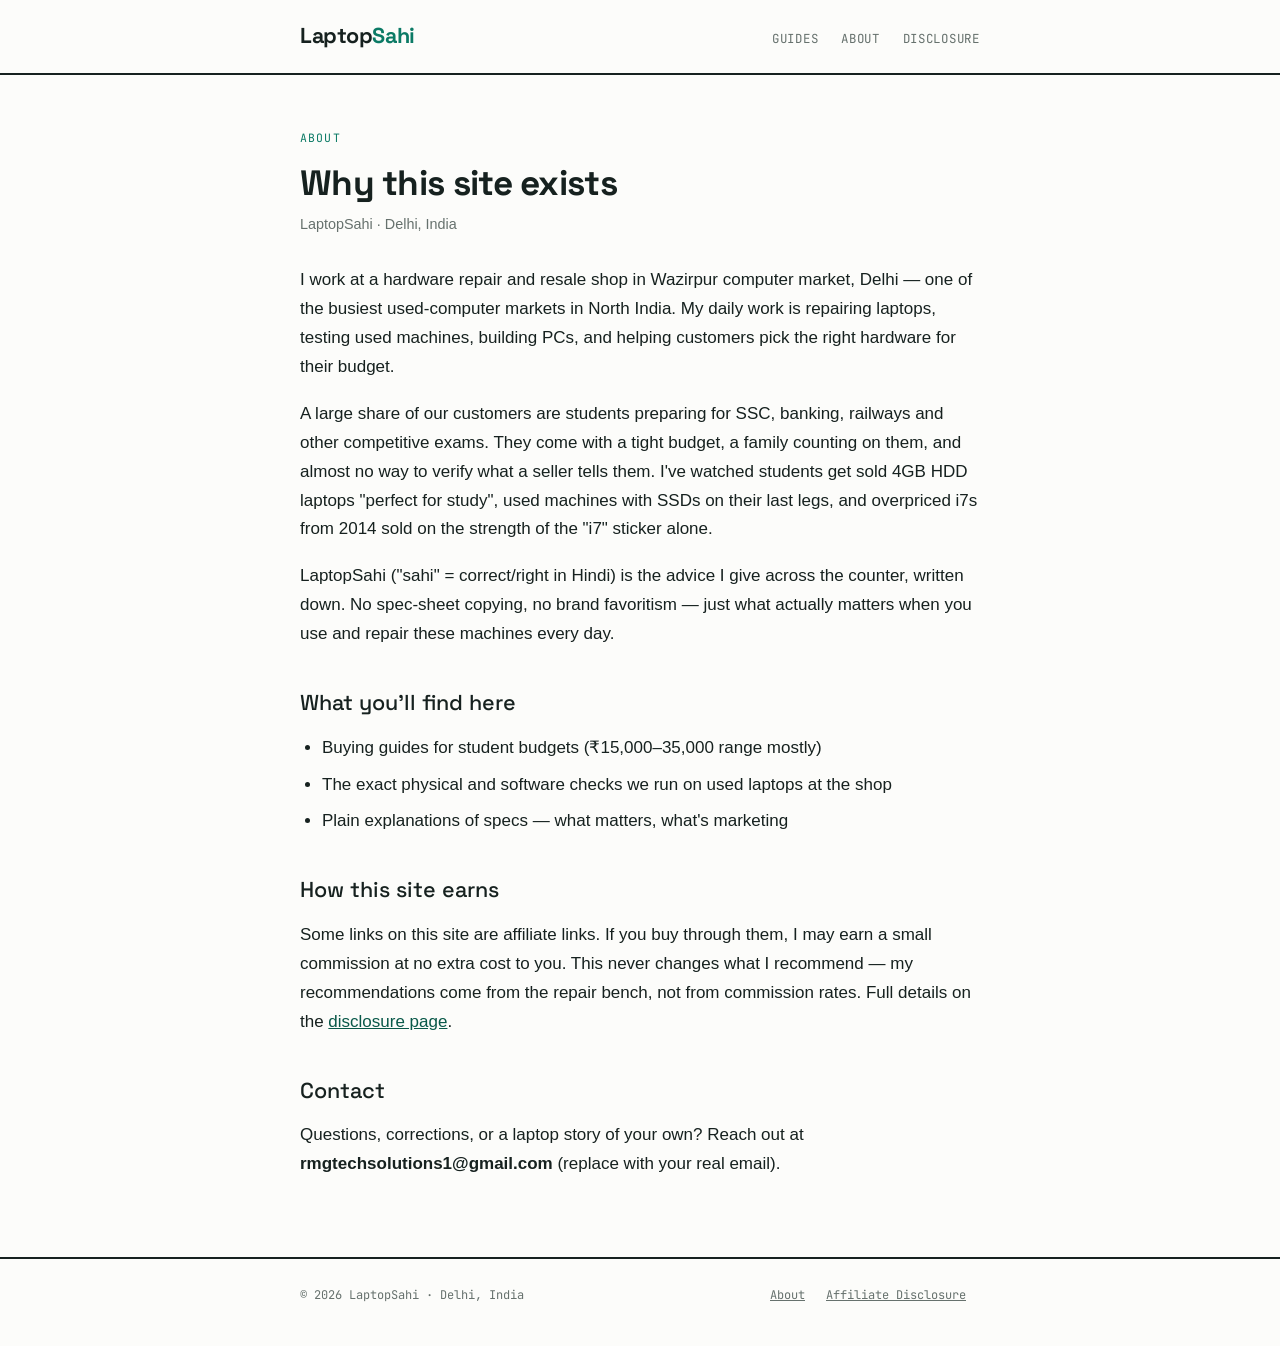
==== about.html @ 8356dd41 "Update about.html" ====
<!DOCTYPE html>
<html lang="en">
<head>
<meta charset="UTF-8">
<meta name="viewport" content="width=device-width, initial-scale=1.0">
<title>About — LaptopSahi</title>
<meta name="description" content="LaptopSahi is written by a hardware technician working in Delhi's Wazirpur computer market — honest laptop buying guidance for students.">
<link rel="stylesheet" href="style.css">
</head>
<body>

<header>
  <div class="wrap">
    <a class="logo" href="index.html">Laptop<span>Sahi</span></a>
    <nav>
      <a href="index.html">Guides</a>
      <a href="about.html">About</a>
      <a href="disclosure.html">Disclosure</a>
    </nav>
  </div>
</header>

<article>
  <div class="wrap">
    <span class="kicker">ABOUT</span>
    <h1>Why this site exists</h1>
    <p class="byline">LaptopSahi · Delhi, India</p>

    <p>I work at a hardware repair and resale shop in Wazirpur computer market, Delhi — one of the busiest used-computer markets in North India. My daily work is repairing laptops, testing used machines, building PCs, and helping customers pick the right hardware for their budget.</p>

    <p>A large share of our customers are students preparing for SSC, banking, railways and other competitive exams. They come with a tight budget, a family counting on them, and almost no way to verify what a seller tells them. I've watched students get sold 4GB HDD laptops "perfect for study", used machines with SSDs on their last legs, and overpriced i7s from 2014 sold on the strength of the "i7" sticker alone.</p>

    <p>LaptopSahi ("sahi" = correct/right in Hindi) is the advice I give across the counter, written down. No spec-sheet copying, no brand favoritism — just what actually matters when you use and repair these machines every day.</p>

    <h2>What you'll find here</h2>
    <ul>
      <li>Buying guides for student budgets (₹15,000–35,000 range mostly)</li>
      <li>The exact physical and software checks we run on used laptops at the shop</li>
      <li>Plain explanations of specs — what matters, what's marketing</li>
    </ul>

    <h2>How this site earns</h2>
    <p>Some links on this site are affiliate links. If you buy through them, I may earn a small commission at no extra cost to you. This never changes what I recommend — my recommendations come from the repair bench, not from commission rates. Full details on the <a href="disclosure.html">disclosure page</a>.</p>

    <h2>Contact</h2>
    <p>Questions, corrections, or a laptop story of your own? Reach out at <strong>rmgtechsolutions1@gmail.com</strong> (replace with your real email).</p>
  </div>
</article>

<footer>
  <div class="wrap">
    <p>© 2026 LaptopSahi · Delhi, India</p>
    <p>
      <a href="about.html">About</a>
      <a href="disclosure.html">Affiliate Disclosure</a>
    </p>
  </div>
</footer>

</body>
</html>
---- style.css ----
/* LaptopSahi — workshop spec-sheet theme */
@import url('https://fonts.googleapis.com/css2?family=Space+Grotesk:wght@500;700&family=JetBrains+Mono:wght@400;600&display=swap');

:root {
  --paper: #FCFCFA;
  --ink: #16211F;
  --bench: #0B7A65;
  --bench-dark: #085848;
  --mint: #E8F3F0;
  --meta: #66716D;
  --rule: #D8E0DD;
}

* { margin: 0; padding: 0; box-sizing: border-box; }

body {
  background: var(--paper);
  color: var(--ink);
  font-family: -apple-system, BlinkMacSystemFont, "Segoe UI", Roboto, "Helvetica Neue", Arial, sans-serif;
  font-size: 17px;
  line-height: 1.7;
}

.wrap { max-width: 720px; margin: 0 auto; padding: 0 20px; }

/* Header */
header {
  border-bottom: 2px solid var(--ink);
  padding: 18px 0;
}
header .wrap { display: flex; align-items: baseline; justify-content: space-between; flex-wrap: wrap; gap: 8px; }
.logo {
  font-family: 'Space Grotesk', sans-serif;
  font-weight: 700;
  font-size: 1.35rem;
  text-decoration: none;
  color: var(--ink);
  letter-spacing: -0.02em;
}
.logo span { color: var(--bench); }
nav a {
  font-family: 'JetBrains Mono', monospace;
  font-size: 0.78rem;
  text-transform: uppercase;
  letter-spacing: 0.06em;
  color: var(--meta);
  text-decoration: none;
  margin-left: 18px;
}
nav a:hover { color: var(--bench); }

/* Hero */
.hero { padding: 56px 0 40px; border-bottom: 1px solid var(--rule); }
.hero .kicker {
  font-family: 'JetBrains Mono', monospace;
  font-size: 0.75rem;
  text-transform: uppercase;
  letter-spacing: 0.1em;
  color: var(--bench);
  margin-bottom: 14px;
}
.hero h1 {
  font-family: 'Space Grotesk', sans-serif;
  font-weight: 700;
  font-size: clamp(1.8rem, 5vw, 2.6rem);
  line-height: 1.15;
  letter-spacing: -0.02em;
  margin-bottom: 16px;
}
.hero p { color: var(--meta); max-width: 560px; }

/* Article list */
.article-list { padding: 36px 0 60px; }
.article-card {
  display: block;
  text-decoration: none;
  color: var(--ink);
  padding: 22px 0;
  border-bottom: 1px solid var(--rule);
}
.article-card .num {
  font-family: 'JetBrains Mono', monospace;
  font-size: 0.72rem;
  color: var(--bench);
  letter-spacing: 0.08em;
}
.article-card h2 {
  font-family: 'Space Grotesk', sans-serif;
  font-weight: 500;
  font-size: 1.25rem;
  margin: 6px 0 6px;
  line-height: 1.3;
}
.article-card:hover h2 { color: var(--bench-dark); text-decoration: underline; text-underline-offset: 4px; }
.article-card p { color: var(--meta); font-size: 0.95rem; }

/* Article page */
article { padding: 48px 0 40px; }
article .kicker {
  font-family: 'JetBrains Mono', monospace;
  font-size: 0.72rem;
  text-transform: uppercase;
  letter-spacing: 0.1em;
  color: var(--bench);
}
article h1 {
  font-family: 'Space Grotesk', sans-serif;
  font-weight: 700;
  font-size: clamp(1.6rem, 4.5vw, 2.2rem);
  line-height: 1.2;
  letter-spacing: -0.02em;
  margin: 10px 0 8px;
}
article .byline { color: var(--meta); font-size: 0.9rem; margin-bottom: 30px; }
article h2 {
  font-family: 'Space Grotesk', sans-serif;
  font-weight: 500;
  font-size: 1.35rem;
  margin: 36px 0 12px;
}
article p { margin-bottom: 18px; }
article ul, article ol { margin: 0 0 18px 22px; }
article li { margin-bottom: 8px; }
article a { color: var(--bench-dark); }

/* Signature element: spec strip — bench diagnostic printout */
.spec-strip {
  background: var(--mint);
  border-left: 4px solid var(--bench);
  font-family: 'JetBrains Mono', monospace;
  font-size: 0.85rem;
  line-height: 1.8;
  padding: 16px 20px;
  margin: 24px 0;
  white-space: pre-line;
}
.spec-strip .label {
  display: block;
  font-weight: 600;
  text-transform: uppercase;
  letter-spacing: 0.08em;
  font-size: 0.72rem;
  color: var(--bench-dark);
  margin-bottom: 6px;
}

/* Disclosure note */
.disclosure-note {
  font-size: 0.82rem;
  color: var(--meta);
  border: 1px dashed var(--rule);
  padding: 10px 14px;
  margin: 24px 0;
}

/* Footer */
footer {
  border-top: 2px solid var(--ink);
  padding: 26px 0 40px;
  margin-top: 20px;
}
footer .wrap { display: flex; justify-content: space-between; flex-wrap: wrap; gap: 10px; }
footer p, footer a {
  font-family: 'JetBrains Mono', monospace;
  font-size: 0.75rem;
  color: var(--meta);
}
footer a { margin-right: 14px; }

a:focus-visible, .article-card:focus-visible {
  outline: 3px solid var(--bench);
  outline-offset: 3px;
}

@media (prefers-reduced-motion: reduce) {
  * { transition: none !important; }
}
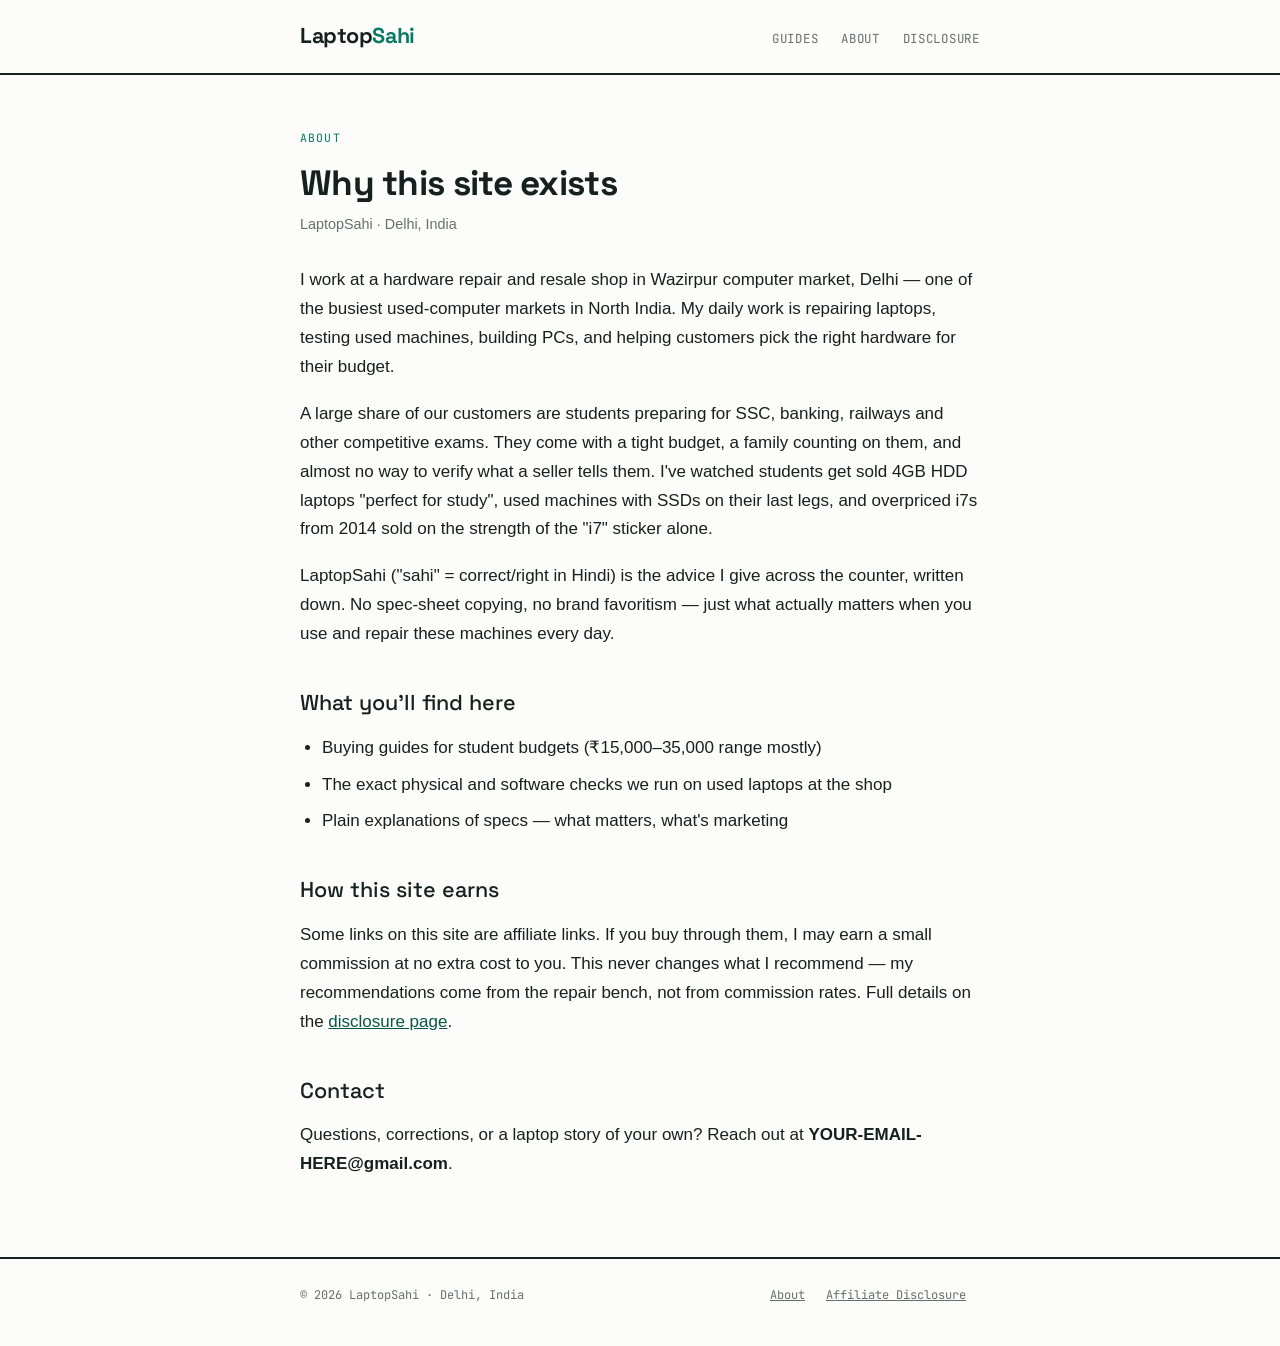
==== commit 3afb05bd: "Add files via upload" ====
--- a/about.html
+++ b/about.html
@@ -43,7 +43,7 @@
     <p>Some links on this site are affiliate links. If you buy through them, I may earn a small commission at no extra cost to you. This never changes what I recommend — my recommendations come from the repair bench, not from commission rates. Full details on the <a href="disclosure.html">disclosure page</a>.</p>
 
     <h2>Contact</h2>
-    <p>Questions, corrections, or a laptop story of your own? Reach out at <strong>rmgtechsolutions1@gmail.com</strong> (replace with your real email).</p>
+    <p>Questions, corrections, or a laptop story of your own? Reach out at <strong>YOUR-EMAIL-HERE@gmail.com</strong>.</p>
   </div>
 </article>
 
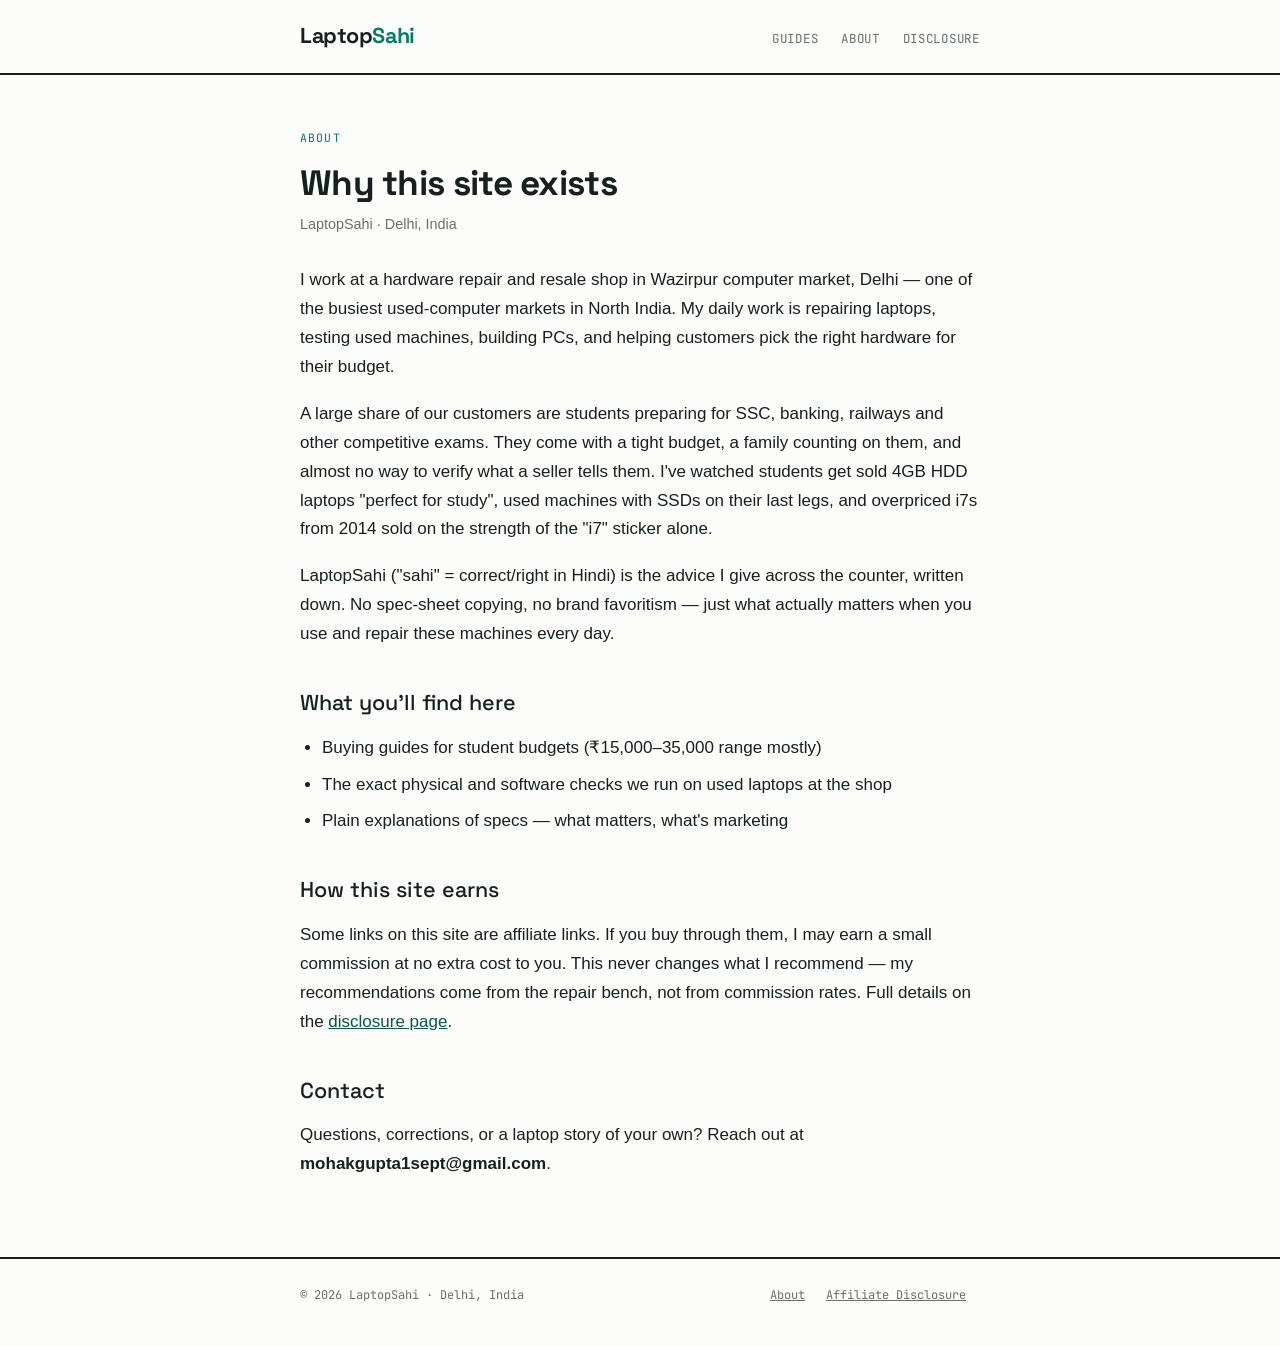
==== commit 7f9c68f3: "Update about.html" ====
--- a/about.html
+++ b/about.html
@@ -43,7 +43,7 @@
     <p>Some links on this site are affiliate links. If you buy through them, I may earn a small commission at no extra cost to you. This never changes what I recommend — my recommendations come from the repair bench, not from commission rates. Full details on the <a href="disclosure.html">disclosure page</a>.</p>
 
     <h2>Contact</h2>
-    <p>Questions, corrections, or a laptop story of your own? Reach out at <strong>YOUR-EMAIL-HERE@gmail.com</strong>.</p>
+    <p>Questions, corrections, or a laptop story of your own? Reach out at <strong>mohakgupta1sept@gmail.com</strong>.</p>
   </div>
 </article>
 
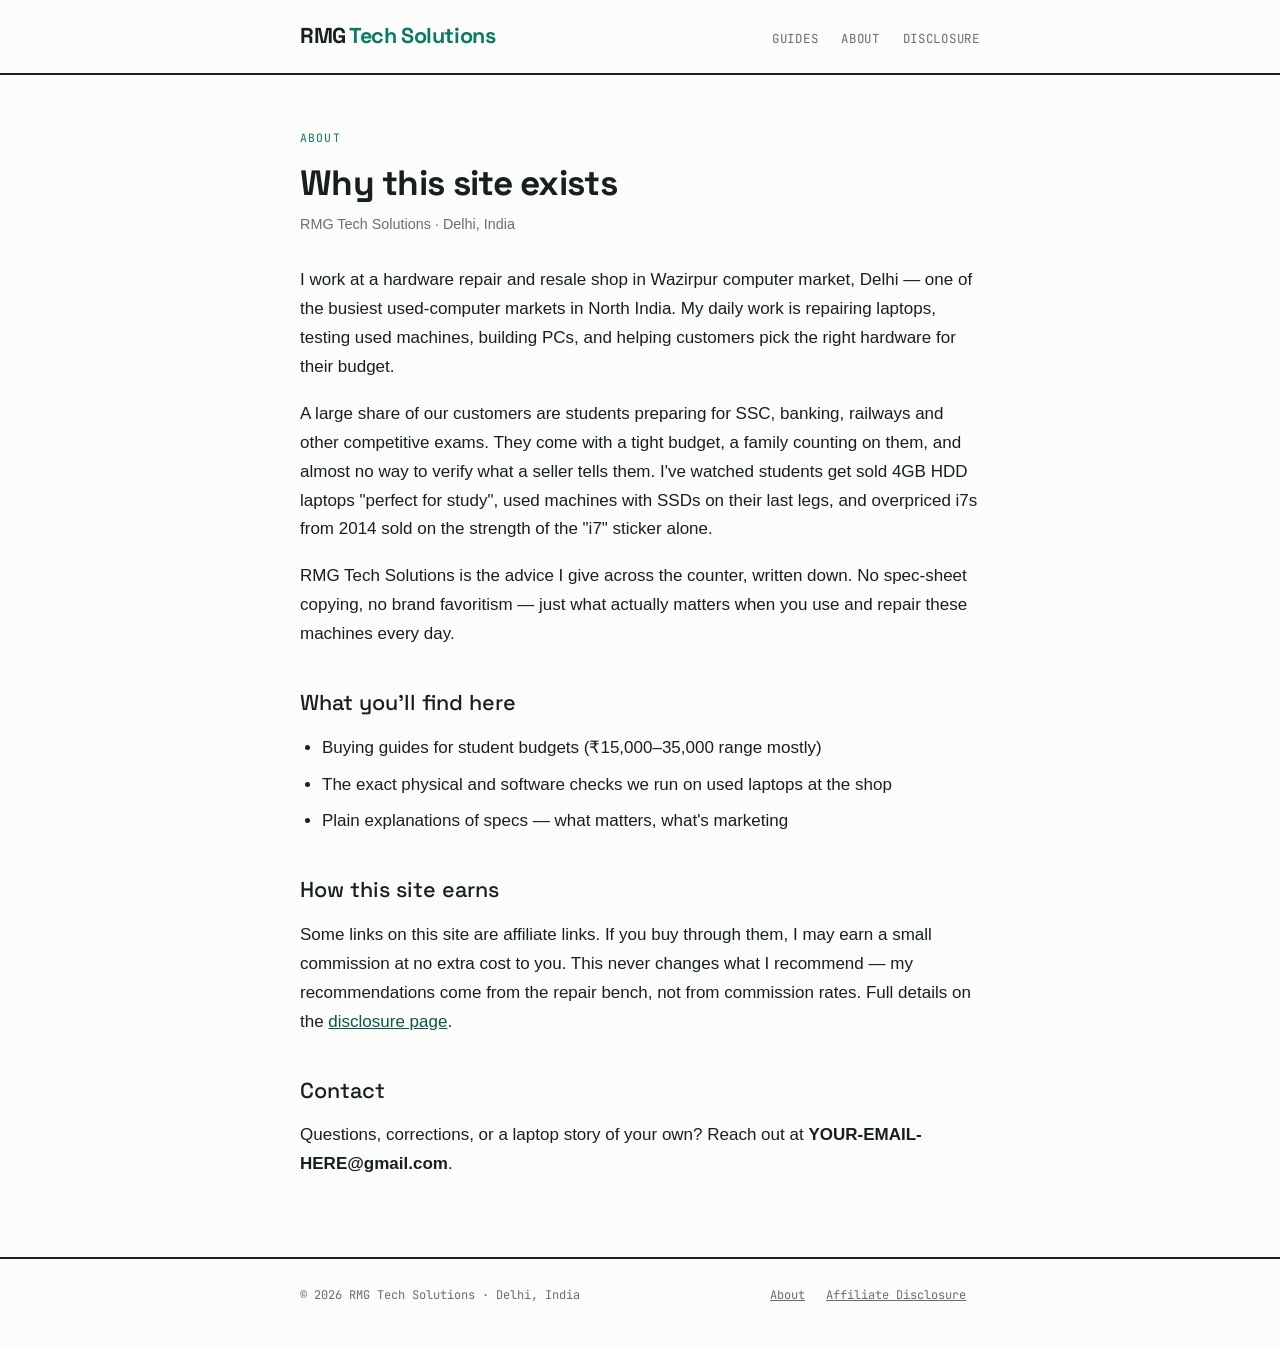
==== commit 60bef5c2: "Add files via upload" ====
--- a/about.html
+++ b/about.html
@@ -3,15 +3,15 @@
 <head>
 <meta charset="UTF-8">
 <meta name="viewport" content="width=device-width, initial-scale=1.0">
-<title>About — LaptopSahi</title>
-<meta name="description" content="LaptopSahi is written by a hardware technician working in Delhi's Wazirpur computer market — honest laptop buying guidance for students.">
+<title>About — RMG Tech Solutions</title>
+<meta name="description" content="RMG Tech Solutions is written by a hardware technician working in Delhi's Wazirpur computer market — honest laptop buying guidance for students.">
 <link rel="stylesheet" href="style.css">
 </head>
 <body>
 
 <header>
   <div class="wrap">
-    <a class="logo" href="index.html">Laptop<span>Sahi</span></a>
+    <a class="logo" href="index.html">RMG<span> Tech Solutions</span></a>
     <nav>
       <a href="index.html">Guides</a>
       <a href="about.html">About</a>
@@ -24,13 +24,13 @@
   <div class="wrap">
     <span class="kicker">ABOUT</span>
     <h1>Why this site exists</h1>
-    <p class="byline">LaptopSahi · Delhi, India</p>
+    <p class="byline">RMG Tech Solutions · Delhi, India</p>
 
     <p>I work at a hardware repair and resale shop in Wazirpur computer market, Delhi — one of the busiest used-computer markets in North India. My daily work is repairing laptops, testing used machines, building PCs, and helping customers pick the right hardware for their budget.</p>
 
     <p>A large share of our customers are students preparing for SSC, banking, railways and other competitive exams. They come with a tight budget, a family counting on them, and almost no way to verify what a seller tells them. I've watched students get sold 4GB HDD laptops "perfect for study", used machines with SSDs on their last legs, and overpriced i7s from 2014 sold on the strength of the "i7" sticker alone.</p>
 
-    <p>LaptopSahi ("sahi" = correct/right in Hindi) is the advice I give across the counter, written down. No spec-sheet copying, no brand favoritism — just what actually matters when you use and repair these machines every day.</p>
+    <p>RMG Tech Solutions is the advice I give across the counter, written down. No spec-sheet copying, no brand favoritism — just what actually matters when you use and repair these machines every day.</p>
 
     <h2>What you'll find here</h2>
     <ul>
@@ -43,13 +43,13 @@
     <p>Some links on this site are affiliate links. If you buy through them, I may earn a small commission at no extra cost to you. This never changes what I recommend — my recommendations come from the repair bench, not from commission rates. Full details on the <a href="disclosure.html">disclosure page</a>.</p>
 
     <h2>Contact</h2>
-    <p>Questions, corrections, or a laptop story of your own? Reach out at <strong>mohakgupta1sept@gmail.com</strong>.</p>
+    <p>Questions, corrections, or a laptop story of your own? Reach out at <strong>YOUR-EMAIL-HERE@gmail.com</strong>.</p>
   </div>
 </article>
 
 <footer>
   <div class="wrap">
-    <p>© 2026 LaptopSahi · Delhi, India</p>
+    <p>© 2026 RMG Tech Solutions · Delhi, India</p>
     <p>
       <a href="about.html">About</a>
       <a href="disclosure.html">Affiliate Disclosure</a>
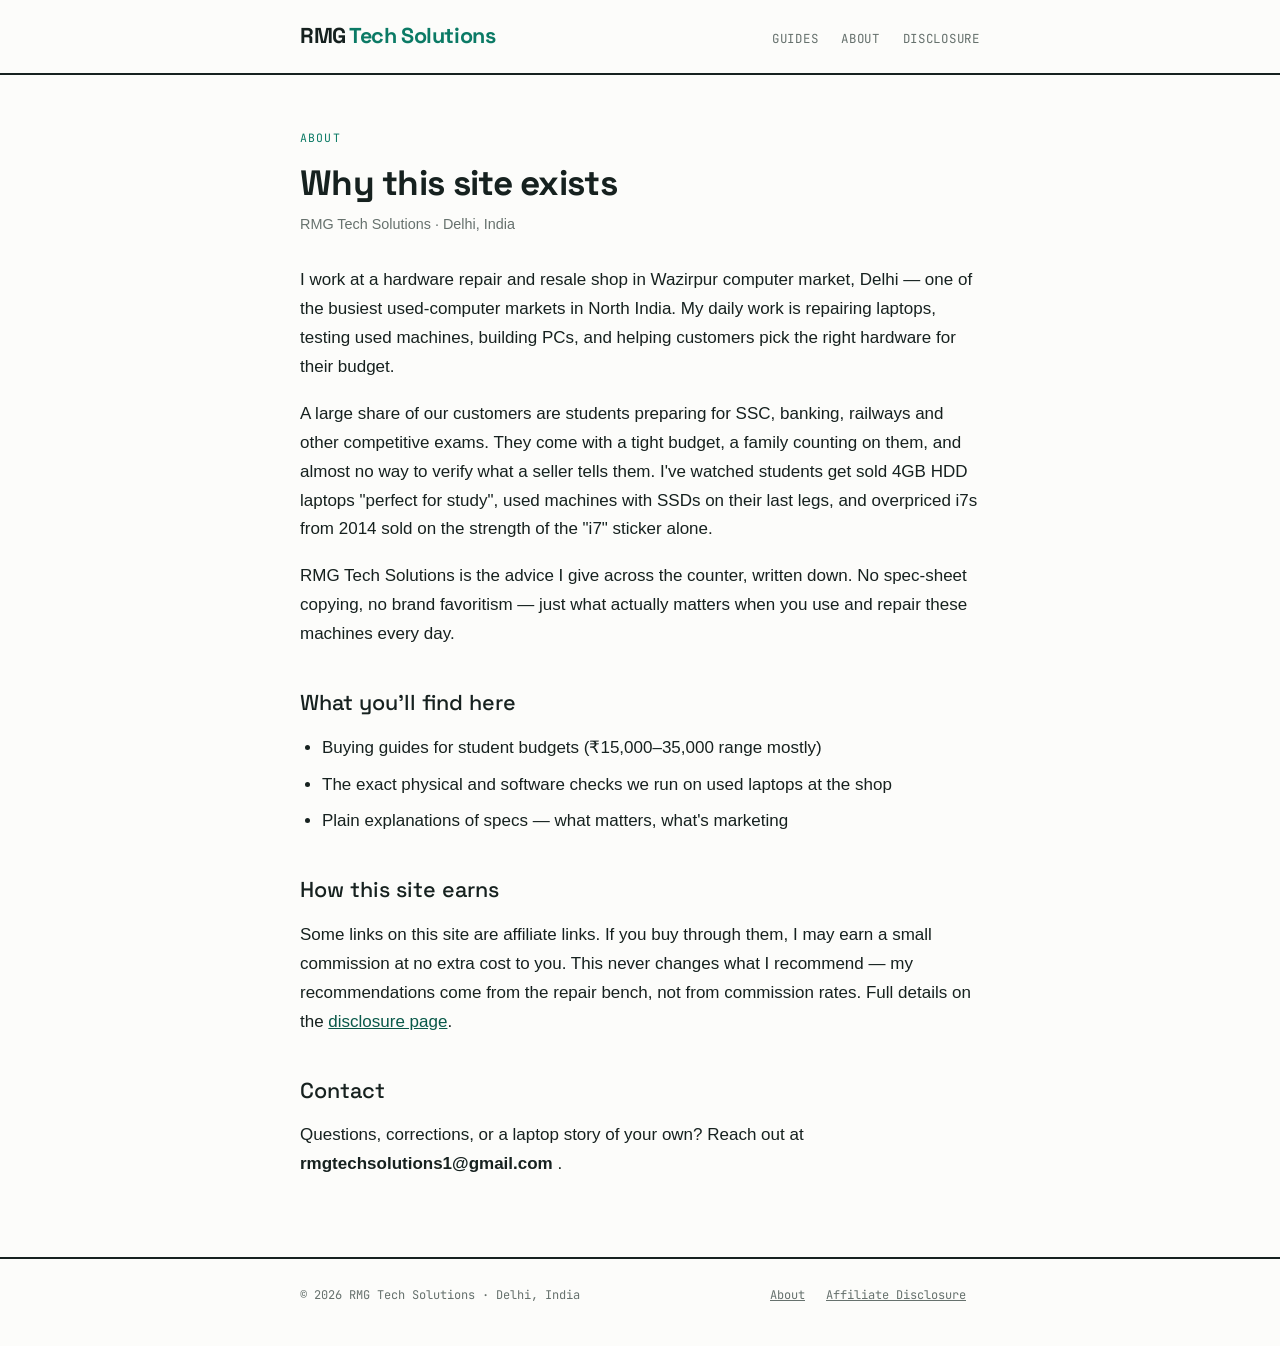
==== commit 55f90f7b: "Update about.html" ====
--- a/about.html
+++ b/about.html
@@ -43,7 +43,8 @@
     <p>Some links on this site are affiliate links. If you buy through them, I may earn a small commission at no extra cost to you. This never changes what I recommend — my recommendations come from the repair bench, not from commission rates. Full details on the <a href="disclosure.html">disclosure page</a>.</p>
 
     <h2>Contact</h2>
-    <p>Questions, corrections, or a laptop story of your own? Reach out at <strong>YOUR-EMAIL-HERE@gmail.com</strong>.</p>
+    <p>Questions, corrections, or a laptop story of your own? Reach out at <strong>rmgtechsolutions1@gmail.com
+</strong>.</p>
   </div>
 </article>
 
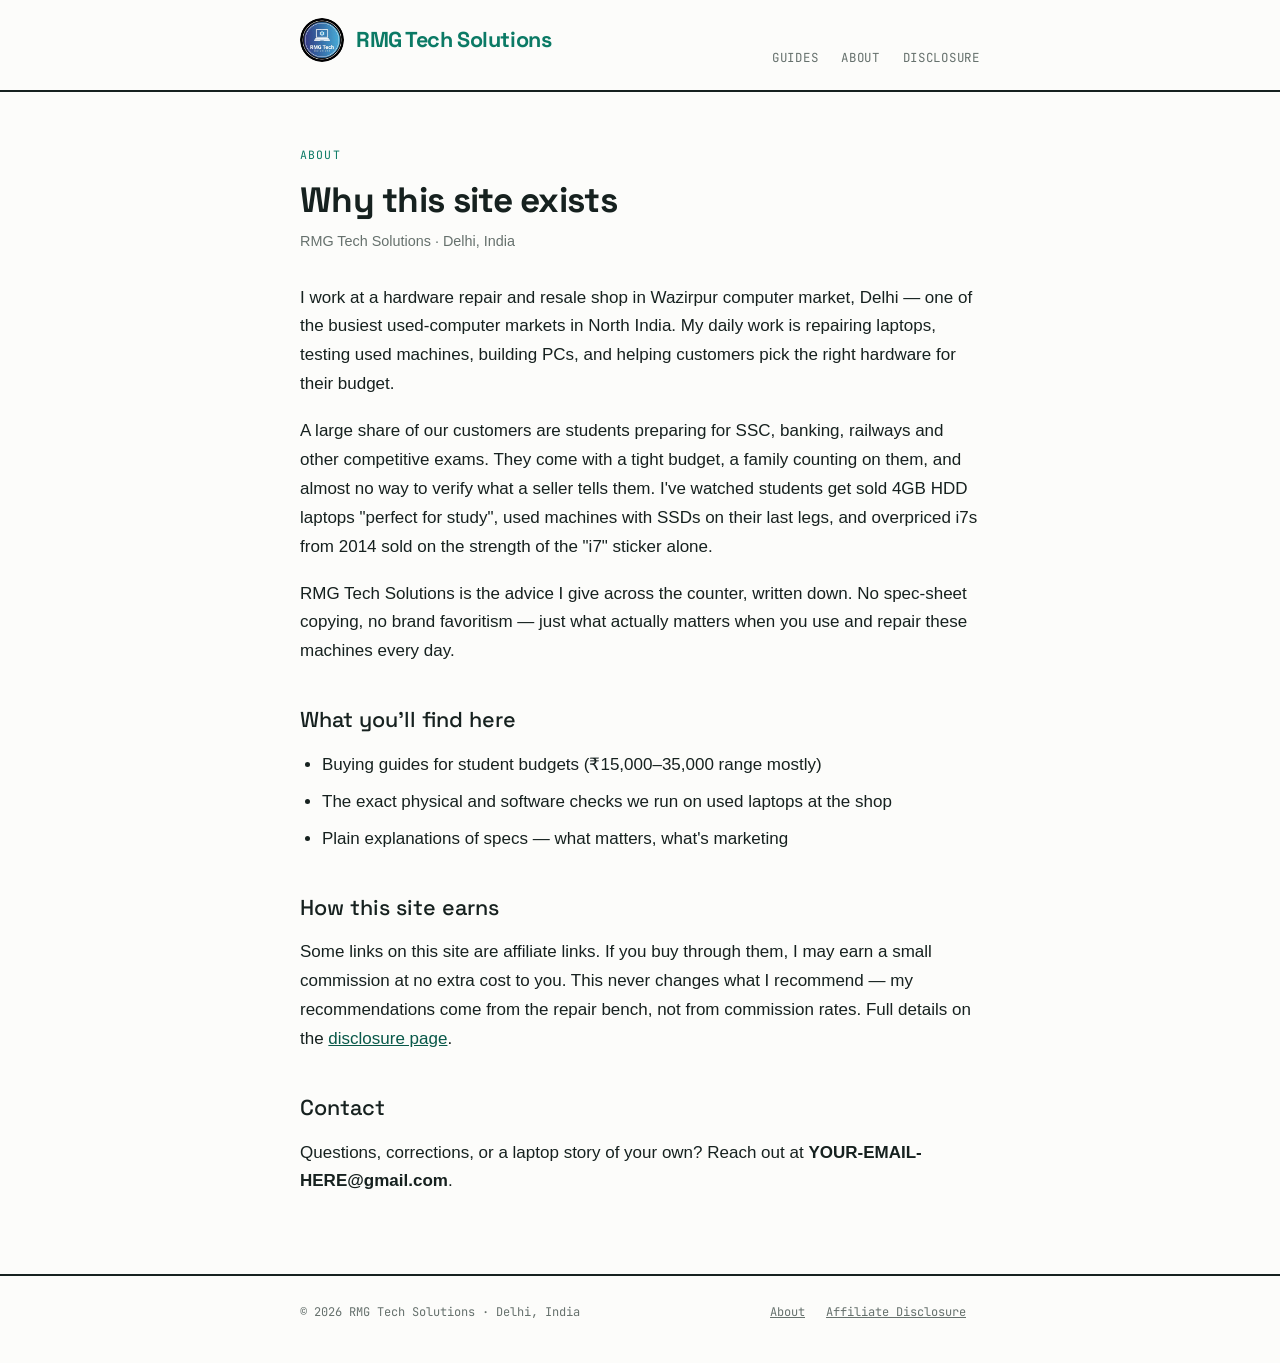
==== commit a69331f2: "Add files via upload" ====
--- a/about.html
+++ b/about.html
@@ -11,7 +11,7 @@
 
 <header>
   <div class="wrap">
-    <a class="logo" href="index.html">RMG<span> Tech Solutions</span></a>
+    <a class="logo" href="index.html"><img src="rmg-logo.jpg" alt="RMG Tech Solutions" class="logo-img"><span class="logo-text">RMG<span class="accent"> Tech Solutions</span></span></a>
     <nav>
       <a href="index.html">Guides</a>
       <a href="about.html">About</a>
@@ -43,8 +43,7 @@
     <p>Some links on this site are affiliate links. If you buy through them, I may earn a small commission at no extra cost to you. This never changes what I recommend — my recommendations come from the repair bench, not from commission rates. Full details on the <a href="disclosure.html">disclosure page</a>.</p>
 
     <h2>Contact</h2>
-    <p>Questions, corrections, or a laptop story of your own? Reach out at <strong>rmgtechsolutions1@gmail.com
-</strong>.</p>
+    <p>Questions, corrections, or a laptop story of your own? Reach out at <strong>YOUR-EMAIL-HERE@gmail.com</strong>.</p>
   </div>
 </article>
 
--- a/style.css
+++ b/style.css
@@ -36,7 +36,18 @@
   text-decoration: none;
   color: var(--ink);
   letter-spacing: -0.02em;
+  display: flex;
+  align-items: center;
+  gap: 12px;
 }
+.logo-img {
+  height: 44px;
+  width: 44px;
+  border-radius: 50%;
+  display: block;
+}
+.logo-text { display: inline; }
+.logo .accent { color: var(--bench); }
 .logo span { color: var(--bench); }
 nav a {
   font-family: 'JetBrains Mono', monospace;
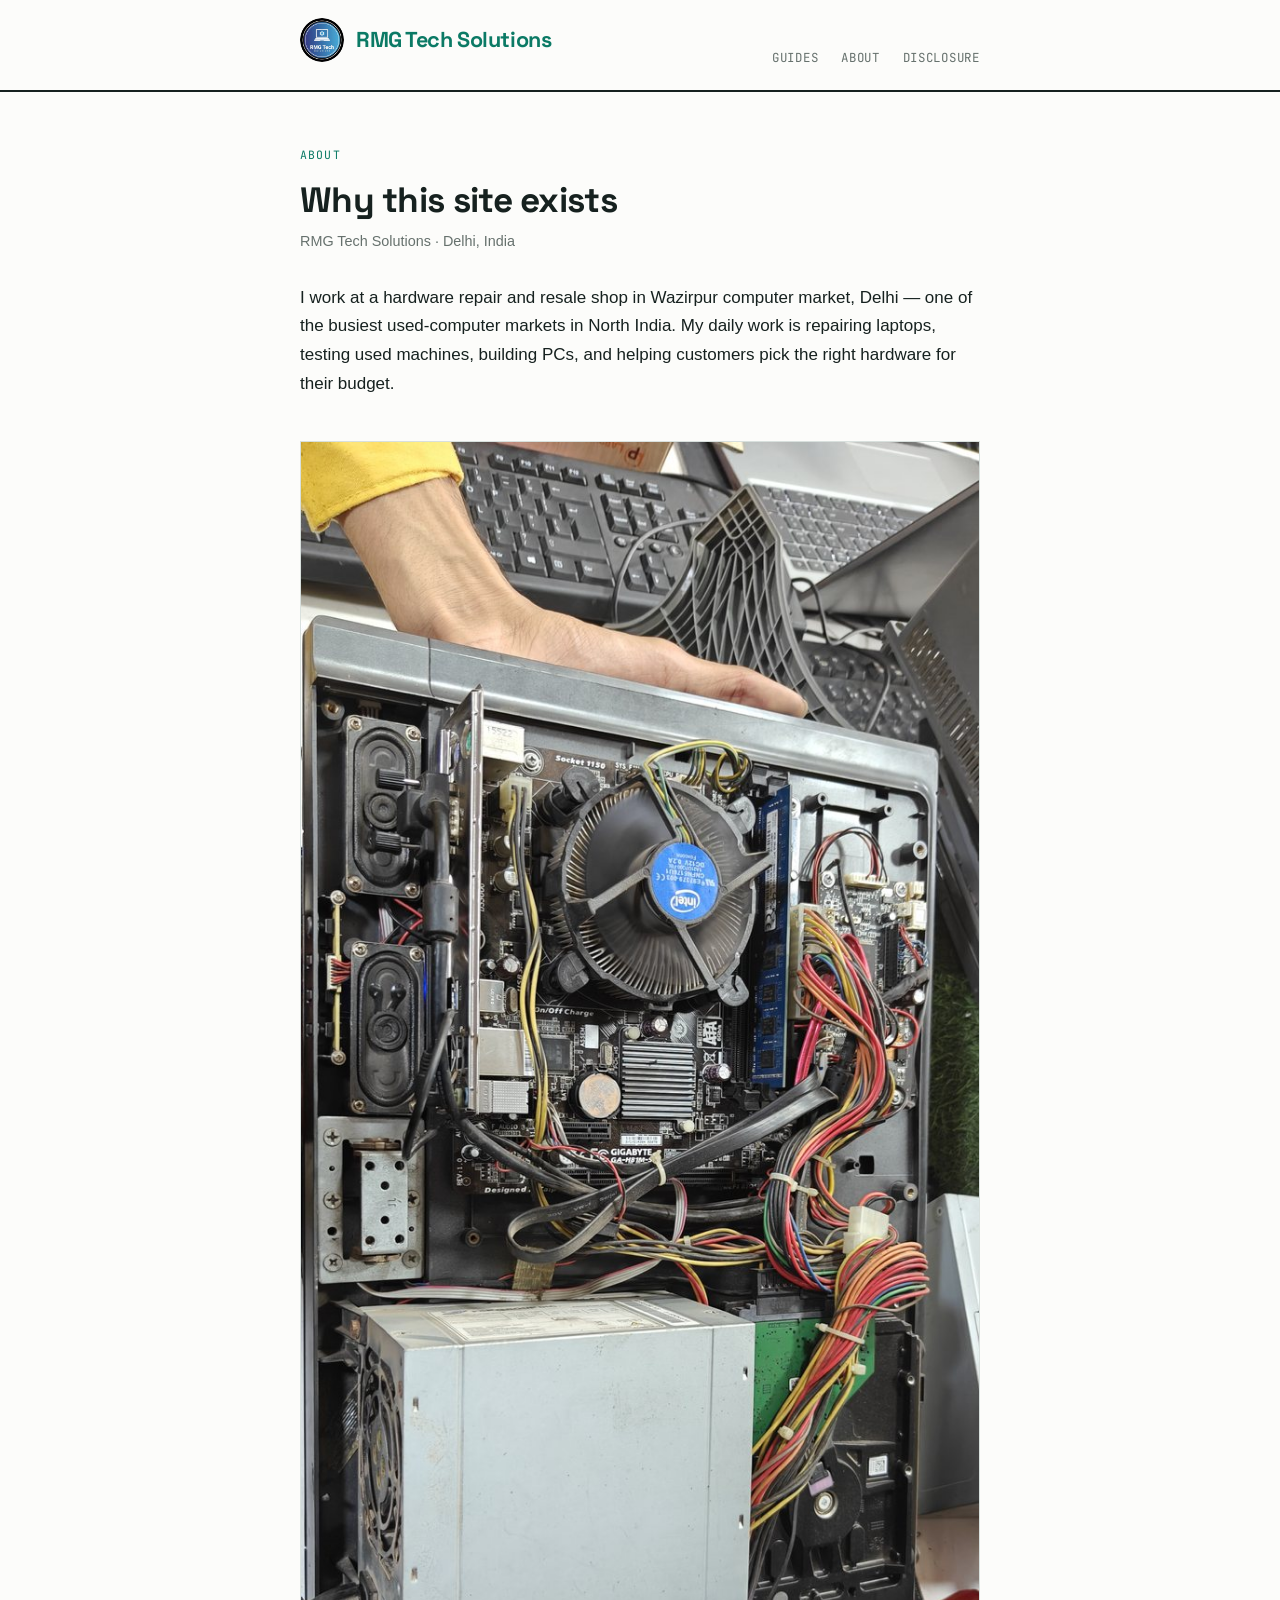
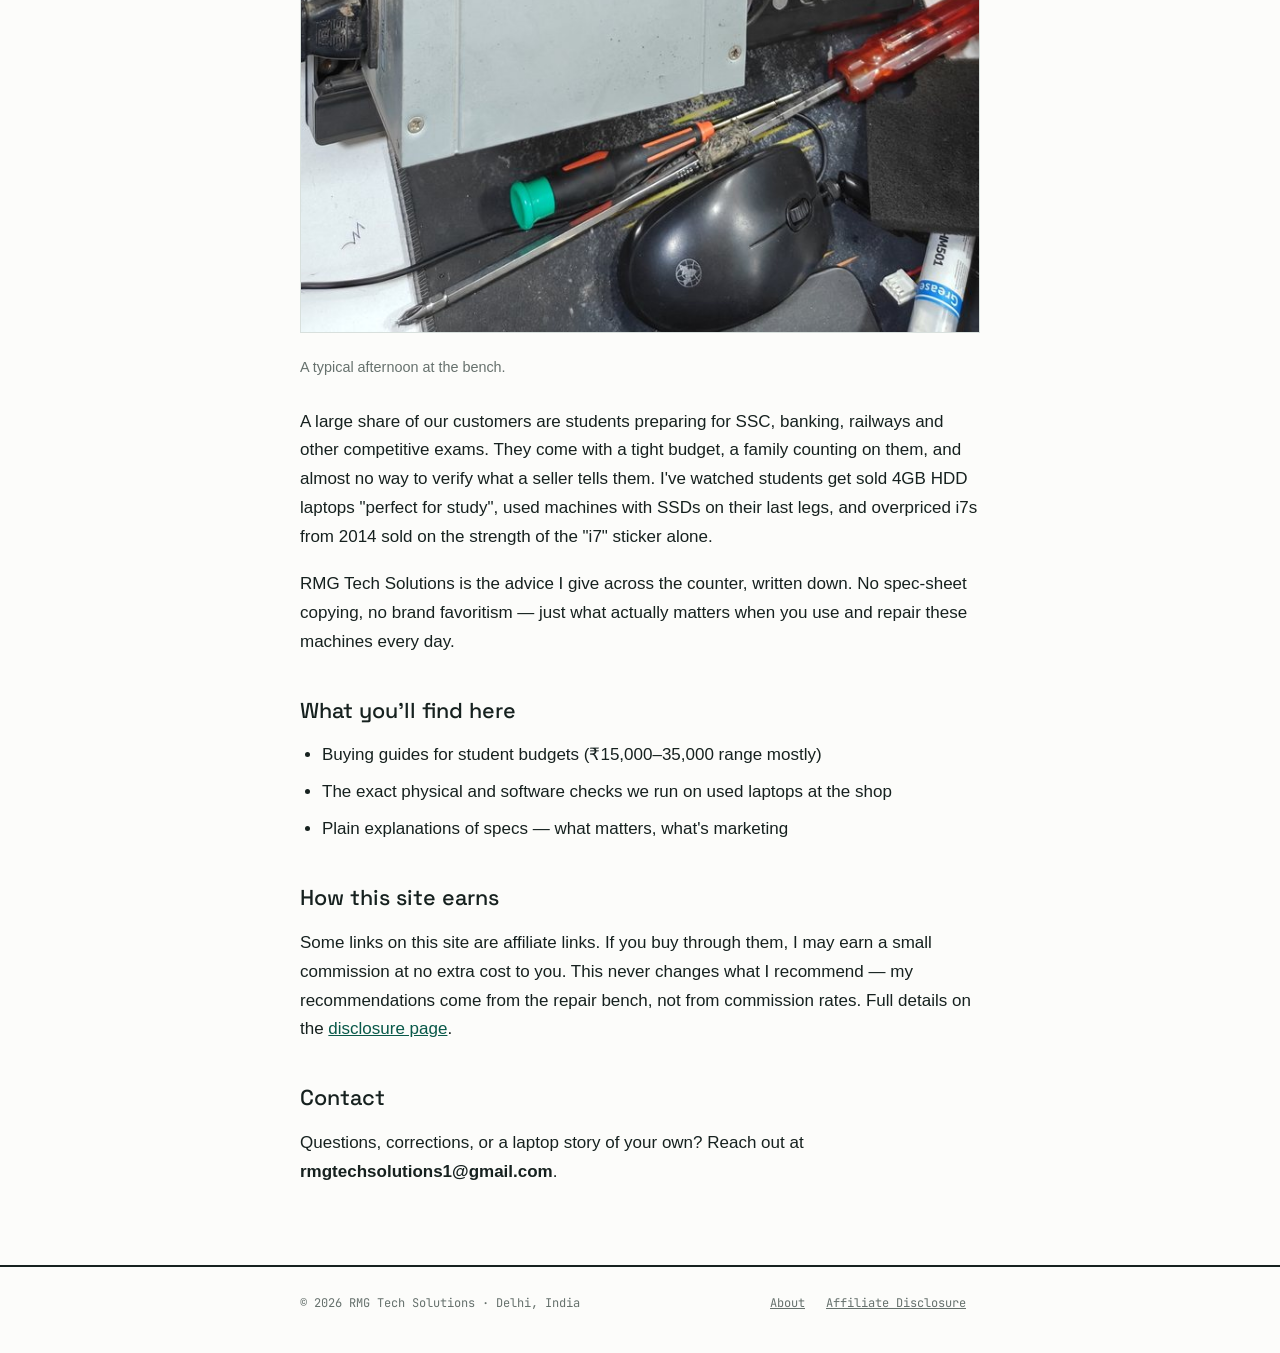
==== commit ff1ae96e: "Add files via upload" ====
--- a/about.html
+++ b/about.html
@@ -28,6 +28,9 @@
 
     <p>I work at a hardware repair and resale shop in Wazirpur computer market, Delhi — one of the busiest used-computer markets in North India. My daily work is repairing laptops, testing used machines, building PCs, and helping customers pick the right hardware for their budget.</p>
 
+    <img src="bench-desktop.jpg" alt="An open desktop PC on the repair bench with screwdrivers and tools around it, mid-repair." style="width:100%; height:auto; margin:24px 0; border:1px solid var(--rule);">
+    <p class="byline" style="margin-top:-12px; margin-bottom:28px;">A typical afternoon at the bench.</p>
+
     <p>A large share of our customers are students preparing for SSC, banking, railways and other competitive exams. They come with a tight budget, a family counting on them, and almost no way to verify what a seller tells them. I've watched students get sold 4GB HDD laptops "perfect for study", used machines with SSDs on their last legs, and overpriced i7s from 2014 sold on the strength of the "i7" sticker alone.</p>
 
     <p>RMG Tech Solutions is the advice I give across the counter, written down. No spec-sheet copying, no brand favoritism — just what actually matters when you use and repair these machines every day.</p>
@@ -43,7 +46,7 @@
     <p>Some links on this site are affiliate links. If you buy through them, I may earn a small commission at no extra cost to you. This never changes what I recommend — my recommendations come from the repair bench, not from commission rates. Full details on the <a href="disclosure.html">disclosure page</a>.</p>
 
     <h2>Contact</h2>
-    <p>Questions, corrections, or a laptop story of your own? Reach out at <strong>YOUR-EMAIL-HERE@gmail.com</strong>.</p>
+    <p>Questions, corrections, or a laptop story of your own? Reach out at <strong>rmgtechsolutions1@gmail.com</strong>.</p>
   </div>
 </article>
 
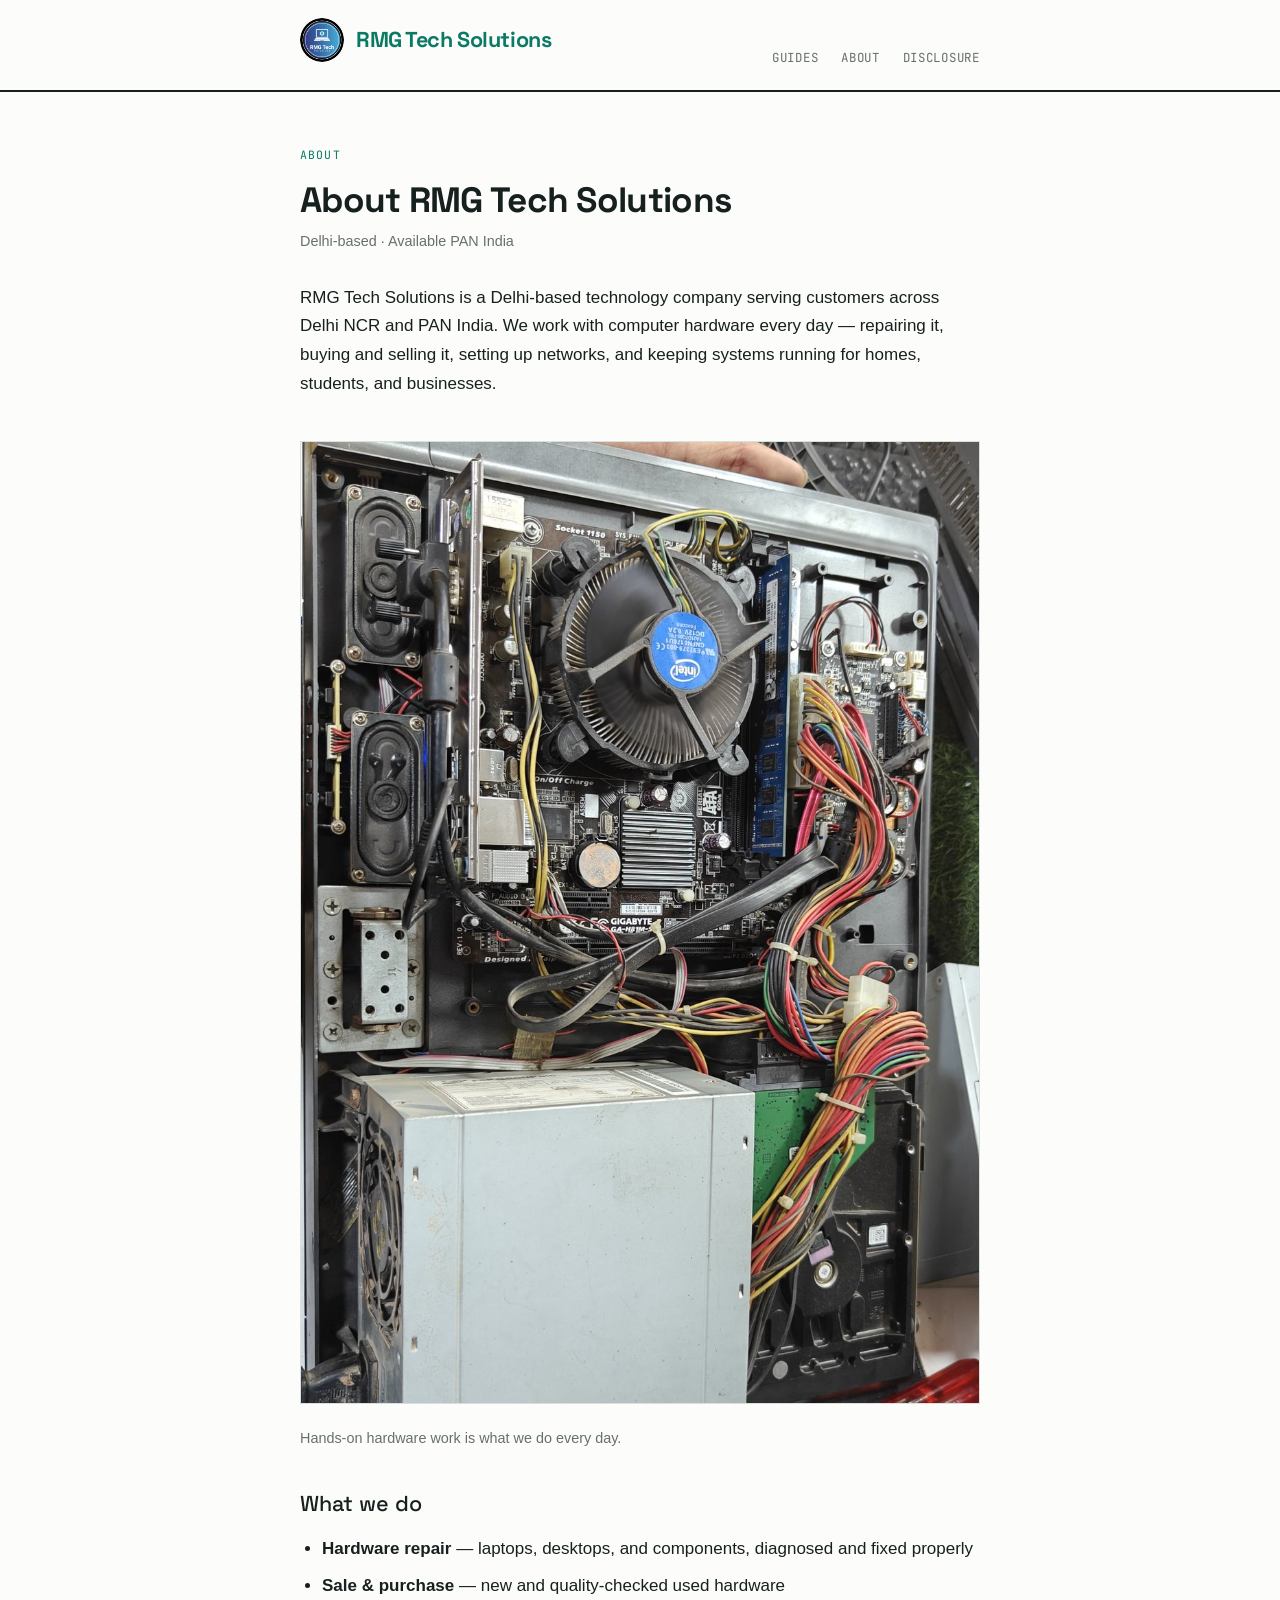
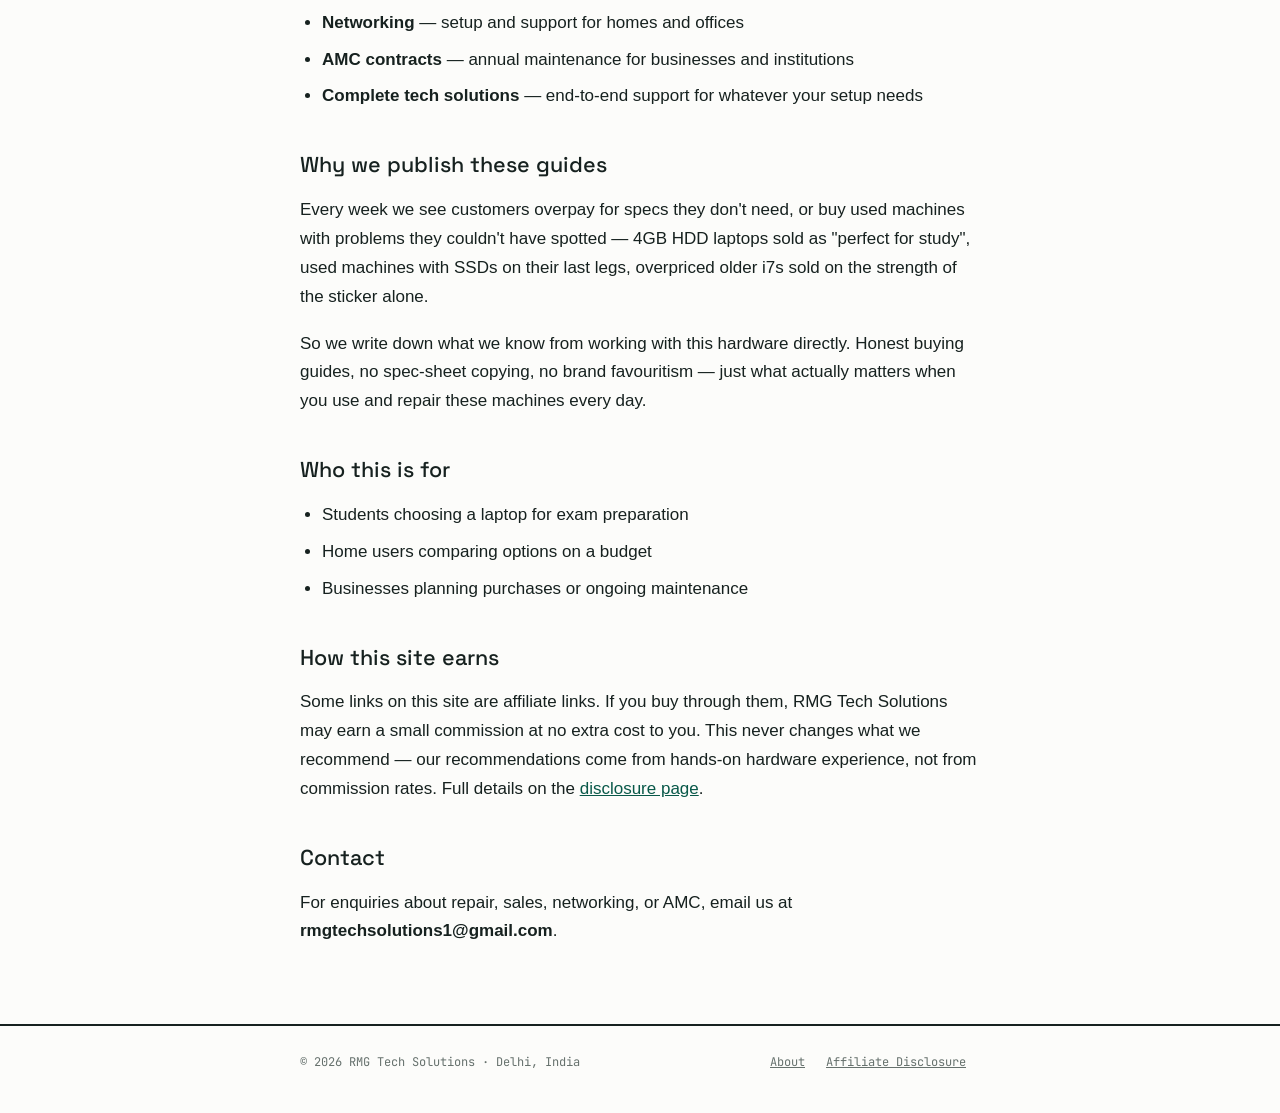
==== commit 8c76a1bb: "Add files via upload" ====
--- a/about.html
+++ b/about.html
@@ -4,7 +4,7 @@
 <meta charset="UTF-8">
 <meta name="viewport" content="width=device-width, initial-scale=1.0">
 <title>About — RMG Tech Solutions</title>
-<meta name="description" content="RMG Tech Solutions is written by a hardware technician working in Delhi's Wazirpur computer market — honest laptop buying guidance for students.">
+<meta name="description" content="About RMG Tech Solutions — a Delhi-based hardware company offering repair, sales, networking and AMC, serving PAN India.">
 <link rel="stylesheet" href="style.css">
 </head>
 <body>
@@ -23,30 +23,39 @@
 <article>
   <div class="wrap">
     <span class="kicker">ABOUT</span>
-    <h1>Why this site exists</h1>
-    <p class="byline">RMG Tech Solutions · Delhi, India</p>
+    <h1>About RMG Tech Solutions</h1>
+    <p class="byline">Delhi-based · Available PAN India</p>
 
-    <p>I work at a hardware repair and resale shop in Wazirpur computer market, Delhi — one of the busiest used-computer markets in North India. My daily work is repairing laptops, testing used machines, building PCs, and helping customers pick the right hardware for their budget.</p>
+    <p>RMG Tech Solutions is a Delhi-based technology company serving customers across Delhi NCR and PAN India. We work with computer hardware every day — repairing it, buying and selling it, setting up networks, and keeping systems running for homes, students, and businesses.</p>
 
-    <img src="bench-desktop.jpg" alt="An open desktop PC on the repair bench with screwdrivers and tools around it, mid-repair." style="width:100%; height:auto; margin:24px 0; border:1px solid var(--rule);">
-    <p class="byline" style="margin-top:-12px; margin-bottom:28px;">A typical afternoon at the bench.</p>
+    <img src="bench-desktop.jpg" alt="An open desktop PC mid-repair on the workbench." style="width:100%; height:auto; margin:24px 0; border:1px solid var(--rule);">
+    <p class="byline" style="margin-top:-12px; margin-bottom:28px;">Hands-on hardware work is what we do every day.</p>
 
-    <p>A large share of our customers are students preparing for SSC, banking, railways and other competitive exams. They come with a tight budget, a family counting on them, and almost no way to verify what a seller tells them. I've watched students get sold 4GB HDD laptops "perfect for study", used machines with SSDs on their last legs, and overpriced i7s from 2014 sold on the strength of the "i7" sticker alone.</p>
+    <h2>What we do</h2>
+    <ul>
+      <li><strong>Hardware repair</strong> — laptops, desktops, and components, diagnosed and fixed properly</li>
+      <li><strong>Sale &amp; purchase</strong> — new and quality-checked used hardware</li>
+      <li><strong>Networking</strong> — setup and support for homes and offices</li>
+      <li><strong>AMC contracts</strong> — annual maintenance for businesses and institutions</li>
+      <li><strong>Complete tech solutions</strong> — end-to-end support for whatever your setup needs</li>
+    </ul>
 
-    <p>RMG Tech Solutions is the advice I give across the counter, written down. No spec-sheet copying, no brand favoritism — just what actually matters when you use and repair these machines every day.</p>
+    <h2>Why we publish these guides</h2>
+    <p>Every week we see customers overpay for specs they don't need, or buy used machines with problems they couldn't have spotted — 4GB HDD laptops sold as "perfect for study", used machines with SSDs on their last legs, overpriced older i7s sold on the strength of the sticker alone.</p>
+    <p>So we write down what we know from working with this hardware directly. Honest buying guides, no spec-sheet copying, no brand favouritism — just what actually matters when you use and repair these machines every day.</p>
 
-    <h2>What you'll find here</h2>
+    <h2>Who this is for</h2>
     <ul>
-      <li>Buying guides for student budgets (₹15,000–35,000 range mostly)</li>
-      <li>The exact physical and software checks we run on used laptops at the shop</li>
-      <li>Plain explanations of specs — what matters, what's marketing</li>
+      <li>Students choosing a laptop for exam preparation</li>
+      <li>Home users comparing options on a budget</li>
+      <li>Businesses planning purchases or ongoing maintenance</li>
     </ul>
 
     <h2>How this site earns</h2>
-    <p>Some links on this site are affiliate links. If you buy through them, I may earn a small commission at no extra cost to you. This never changes what I recommend — my recommendations come from the repair bench, not from commission rates. Full details on the <a href="disclosure.html">disclosure page</a>.</p>
+    <p>Some links on this site are affiliate links. If you buy through them, RMG Tech Solutions may earn a small commission at no extra cost to you. This never changes what we recommend — our recommendations come from hands-on hardware experience, not from commission rates. Full details on the <a href="disclosure.html">disclosure page</a>.</p>
 
     <h2>Contact</h2>
-    <p>Questions, corrections, or a laptop story of your own? Reach out at <strong>rmgtechsolutions1@gmail.com</strong>.</p>
+    <p>For enquiries about repair, sales, networking, or AMC, email us at <strong>rmgtechsolutions1@gmail.com</strong>.</p>
   </div>
 </article>
 
--- a/style.css
+++ b/style.css
@@ -183,6 +183,36 @@
   outline-offset: 3px;
 }
 
+/* Services strip */
+.services {
+  display: grid;
+  grid-template-columns: repeat(4, 1fr);
+  gap: 1px;
+  background: var(--rule);
+  border: 1px solid var(--rule);
+}
+.svc {
+  background: var(--mint);
+  padding: 16px 14px;
+  display: flex;
+  flex-direction: column;
+  gap: 4px;
+}
+.svc-t {
+  font-family: 'Space Grotesk', sans-serif;
+  font-weight: 700;
+  font-size: 0.98rem;
+  color: var(--bench-dark);
+}
+.svc-d {
+  font-size: 0.8rem;
+  color: var(--meta);
+  line-height: 1.4;
+}
+@media (max-width: 640px) {
+  .services { grid-template-columns: repeat(2, 1fr); }
+}
+
 @media (prefers-reduced-motion: reduce) {
   * { transition: none !important; }
 }
